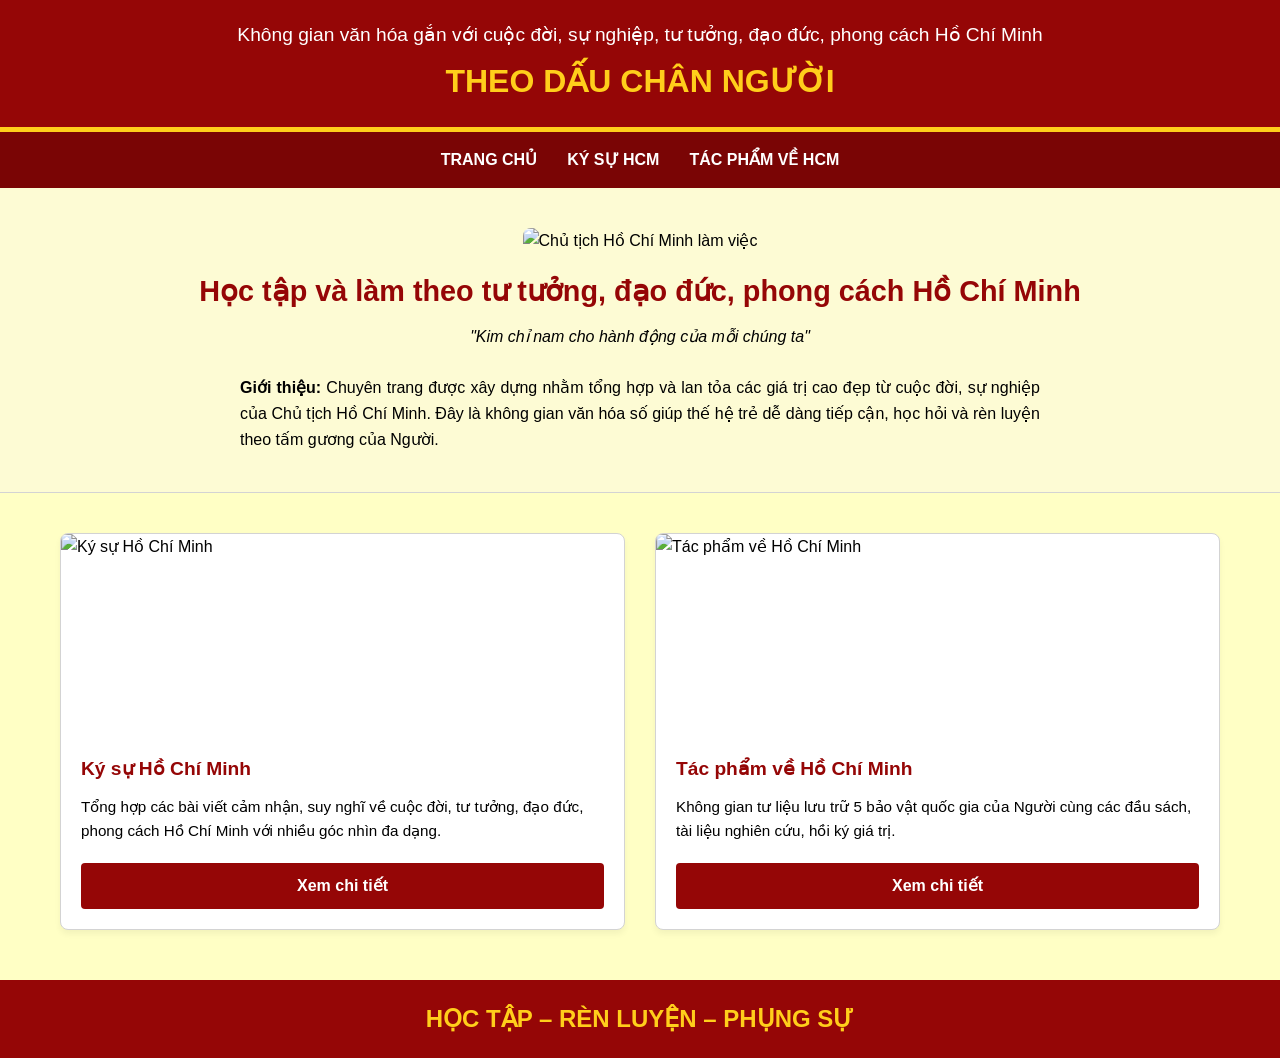
==== index.html @ 9ed71f57 "feat: add style and index" ====
<!DOCTYPE html>
<html lang="vi">
<head>
    <meta charset="UTF-8">
    <meta name="viewport" content="width=device-width, initial-scale=1.0">
    <title>Trang Chủ - Theo dấu chân Người</title>
    <link rel="stylesheet" href="style.css">
</head>
<body>

    <header>
        <h1>Không gian văn hóa gắn với cuộc đời, sự nghiệp, tư tưởng, đạo đức, phong cách Hồ Chí Minh</h1>
        <h2>Theo dấu chân Người</h2>
    </header>

    <nav>
        <a href="index.html">Trang chủ</a>
        <a href="ky_su.html">Ký sự HCM</a>
        <a href="tac_pham.html">Tác phẩm về HCM</a>
    </nav>

    <div class="banner">
        <img src="banner-home.jpg" alt="Chủ tịch Hồ Chí Minh làm việc" style="max-width: 600px;">
        <h3>Học tập và làm theo tư tưởng, đạo đức, phong cách Hồ Chí Minh</h3>
        <p><i>"Kim chỉ nam cho hành động của mỗi chúng ta"</i></p>
        <br>
        <div style="max-width: 800px; margin: 0 auto; text-align: justify;">
            <p><strong>Giới thiệu:</strong> Chuyên trang được xây dựng nhằm tổng hợp và lan tỏa các giá trị cao đẹp từ cuộc đời, sự nghiệp của Chủ tịch Hồ Chí Minh. Đây là không gian văn hóa số giúp thế hệ trẻ dễ dàng tiếp cận, học hỏi và rèn luyện theo tấm gương của Người.</p>
        </div>
    </div>

    <div class="container">
        <div class="grid-2">
            <div class="card">
                <img src="kysu-thumb.jpg" alt="Ký sự Hồ Chí Minh">
                <div class="card-content">
                    <h3 class="card-title">Ký sự Hồ Chí Minh</h3>
                    <p class="card-desc">Tổng hợp các bài viết cảm nhận, suy nghĩ về cuộc đời, tư tưởng, đạo đức, phong cách Hồ Chí Minh với nhiều góc nhìn đa dạng.</p>
                    <a href="ky_su.html" class="btn">Xem chi tiết</a>
                </div>
            </div>

            <div class="card">
                <img src="tacpham-thumb.jpg" alt="Tác phẩm về Hồ Chí Minh">
                <div class="card-content">
                    <h3 class="card-title">Tác phẩm về Hồ Chí Minh</h3>
                    <p class="card-desc">Không gian tư liệu lưu trữ 5 bảo vật quốc gia của Người cùng các đầu sách, tài liệu nghiên cứu, hồi ký giá trị.</p>
                    <a href="tac_pham.html" class="btn">Xem chi tiết</a>
                </div>
            </div>
        </div>
    </div>

    <footer>
        Học tập – Rèn luyện – Phụng sự
    </footer>

</body>
</html>
---- style.css ----
/* style.css */
:root {
    --main-red: #950606;
    --accent-yellow: #FFCE1B;
    --bg-main: #FFFFC5;
    --bg-alt: #FDFBD4;
    --divider: #D3D3D3;
    --text-main: #000000;
}

* {
    margin: 0;
    padding: 0;
    box-sizing: border-box;
    font-family: 'Segoe UI', Tahoma, Geneva, Verdana, sans-serif; /* Có thể thay bằng font Serif cho tiêu đề theo concept */
}

body {
    background-color: var(--bg-main);
    color: var(--text-main);
    line-height: 1.6;
}

/* Header & Menu */
header {
    background-color: var(--main-red);
    color: white;
    text-align: center;
    padding: 20px 10px;
    border-bottom: 5px solid var(--accent-yellow);
}

header h1 {
    font-size: 1.2rem;
    font-weight: normal;
    margin-bottom: 5px;
}

header h2 {
    font-size: 2rem;
    color: var(--accent-yellow);
    text-transform: uppercase;
}

nav {
    background-color: #7a0505;
    display: flex;
    justify-content: center;
    gap: 30px;
    padding: 15px;
}

nav a {
    color: white;
    text-decoration: none;
    font-weight: bold;
    text-transform: uppercase;
    transition: color 0.3s;
}

nav a:hover {
    color: var(--accent-yellow);
}

/* Banner & Intro */
.banner {
    background-color: var(--bg-alt);
    text-align: center;
    padding: 40px 20px;
    border-bottom: 1px solid var(--divider);
}

.banner img {
    max-width: 100%;
    height: auto;
    border-radius: 8px;
    margin-bottom: 15px;
}

.banner h3 {
    color: var(--main-red);
    font-size: 1.8rem;
    margin-bottom: 10px;
}

/* Container & Cards (Không gian trưng bày số) */
.container {
    max-width: 1200px;
    margin: 40px auto;
    padding: 0 20px;
}

.section-title {
    text-align: center;
    color: var(--main-red);
    margin-bottom: 30px;
    font-size: 2rem;
    text-transform: uppercase;
    border-bottom: 2px solid var(--accent-yellow);
    display: inline-block;
    padding-bottom: 10px;
}

.grid-2 {
    display: grid;
    grid-template-columns: repeat(auto-fit, minmax(300px, 1fr));
    gap: 30px;
}

.grid-3 {
    display: grid;
    grid-template-columns: repeat(auto-fit, minmax(250px, 1fr));
    gap: 20px;
}

.card {
    background: white;
    border: 1px solid var(--divider);
    border-radius: 8px;
    overflow: hidden;
    box-shadow: 0 4px 6px rgba(0,0,0,0.05);
    transition: transform 0.3s;
    display: flex;
    flex-direction: column;
}

.card:hover {
    transform: translateY(-5px);
    box-shadow: 0 6px 12px rgba(0,0,0,0.1);
}

.card img {
    width: 100%;
    height: 200px;
    object-fit: cover;
}

.card-content {
    padding: 20px;
    flex-grow: 1;
    display: flex;
    flex-direction: column;
}

.card-title {
    color: var(--main-red);
    font-size: 1.2rem;
    margin-bottom: 10px;
}

.card-desc {
    font-size: 0.95rem;
    margin-bottom: 20px;
    flex-grow: 1;
}

.btn {
    background-color: var(--main-red);
    color: white;
    text-decoration: none;
    padding: 10px 20px;
    border-radius: 4px;
    text-align: center;
    font-weight: bold;
    display: inline-block;
    transition: background 0.3s;
}

.btn:hover {
    background-color: var(--accent-yellow);
    color: var(--main-red);
}

/* Footer */
footer {
    background-color: var(--main-red);
    color: var(--accent-yellow);
    text-align: center;
    padding: 20px;
    font-size: 1.5rem;
    font-weight: bold;
    text-transform: uppercase;
    margin-top: 50px;
}

/* Typography bổ sung cho nội dung bài viết */
.article-body h4 {
    color: var(--main-red);
    margin: 25px 0 10px 0;
    font-size: 1.3rem;
}

/* Nút quay lại tinh tế */
.back-link:hover {
    text-decoration: underline;
    color: #ce0808;
}

/* Tối ưu hiển thị cho mobile */
@media (max-width: 600px) {
    header h2 { font-size: 1.5rem; }
    .article-content { padding: 20px; }
}
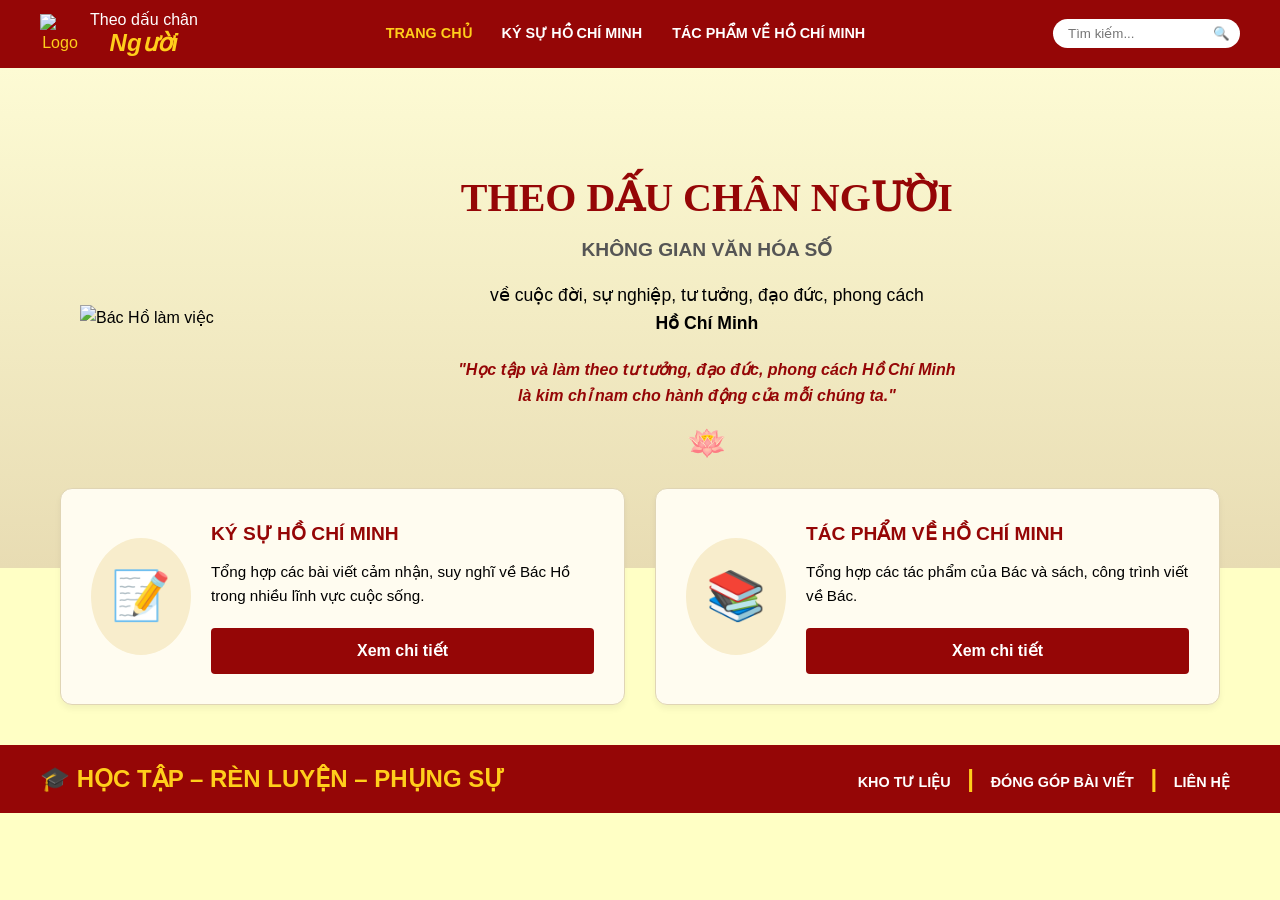
==== commit 1adf8c15: "feat: update style" ====
--- a/index.html
+++ b/index.html
@@ -8,52 +8,104 @@
 </head>
 <body>
 
-    <header>
-        <h1>Không gian văn hóa gắn với cuộc đời, sự nghiệp, tư tưởng, đạo đức, phong cách Hồ Chí Minh</h1>
-        <h2>Theo dấu chân Người</h2>
+    <header class="main-header">
+        <div class="logo">
+            <img src="logo-bac.png" alt="Logo">
+            <div class="logo-text">Theo dấu chân<br><span class="highlight">Người</span></div>
+        </div>
+        <nav class="main-nav">
+            <a href="index.html" class="active">TRANG CHỦ</a>
+            <a href="ky-su.html">KÝ SỰ HỒ CHÍ MINH</a>
+            <a href="tac-pham.html">TÁC PHẨM VỀ HỒ CHÍ MINH</a>
+        </nav>
+        <div class="search-box">
+            <input type="text" placeholder="Tìm kiếm...">
+            <button type="button">🔍</button>
+        </div>
     </header>
 
-    <nav>
-        <a href="index.html">Trang chủ</a>
-        <a href="ky_su.html">Ký sự HCM</a>
-        <a href="tac_pham.html">Tác phẩm về HCM</a>
-    </nav>
+    <section class="hero-slider">
+        
+        <div class="slide active" id="slide-1">
+            <div class="slide-content slide-layout-1">
+                <div class="slide-image-left">
+                    <img src="bac-lam-viec.png" alt="Bác Hồ làm việc">
+                </div>
+                <div class="slide-text-center">
+                    <h2 class="title-main">THEO DẤU CHÂN NGƯỜI</h2>
+                    <h3 class="title-sub">KHÔNG GIAN VĂN HÓA SỐ</h3>
+                    <p class="desc">về cuộc đời, sự nghiệp, tư tưởng, đạo đức, phong cách<br><strong>Hồ Chí Minh</strong></p>
+                    <p class="quote"><i>"Học tập và làm theo tư tưởng, đạo đức, phong cách Hồ Chí Minh<br>là kim chỉ nam cho hành động của mỗi chúng ta."</i></p>
+                    <div class="lotus-icon">🪷</div>
+                </div>
+            </div>
+        </div>
 
-    <div class="banner">
-        <img src="banner-home.jpg" alt="Chủ tịch Hồ Chí Minh làm việc" style="max-width: 600px;">
-        <h3>Học tập và làm theo tư tưởng, đạo đức, phong cách Hồ Chí Minh</h3>
-        <p><i>"Kim chỉ nam cho hành động của mỗi chúng ta"</i></p>
-        <br>
-        <div style="max-width: 800px; margin: 0 auto; text-align: justify;">
-            <p><strong>Giới thiệu:</strong> Chuyên trang được xây dựng nhằm tổng hợp và lan tỏa các giá trị cao đẹp từ cuộc đời, sự nghiệp của Chủ tịch Hồ Chí Minh. Đây là không gian văn hóa số giúp thế hệ trẻ dễ dàng tiếp cận, học hỏi và rèn luyện theo tấm gương của Người.</p>
+        <div class="slide" id="slide-2">
+            <div class="slide-content slide-layout-2">
+                <div class="slide-text-left">
+                    <h2 class="title-main text-left">GIỚI THIỆU</h2>
+                    <p class="desc text-justify">
+                        Website là không gian văn hóa số nhằm lưu giữ và lan tỏa những giá trị tư tưởng, đạo đức, phong cách Hồ Chí Minh. Đây là nơi để mỗi đoàn viên, sinh viên học tập, rèn luyện và noi theo tấm gương của Người trong cuộc sống và công việc hằng ngày.
+                    </p>
+                </div>
+                <div class="slide-image-right">
+                    <img src="bac-dung.png" alt="Bác Hồ đứng">
+                </div>
+            </div>
         </div>
-    </div>
 
-    <div class="container">
+    </section>
+
+    <div class="container overlap-cards">
         <div class="grid-2">
-            <div class="card">
-                <img src="kysu-thumb.jpg" alt="Ký sự Hồ Chí Minh">
+            <div class="card feature-card">
+                <div class="card-icon">📝</div>
                 <div class="card-content">
-                    <h3 class="card-title">Ký sự Hồ Chí Minh</h3>
-                    <p class="card-desc">Tổng hợp các bài viết cảm nhận, suy nghĩ về cuộc đời, tư tưởng, đạo đức, phong cách Hồ Chí Minh với nhiều góc nhìn đa dạng.</p>
-                    <a href="ky_su.html" class="btn">Xem chi tiết</a>
+                    <h3 class="card-title">KÝ SỰ HỒ CHÍ MINH</h3>
+                    <p class="card-desc">Tổng hợp các bài viết cảm nhận, suy nghĩ về Bác Hồ trong nhiều lĩnh vực cuộc sống.</p>
+                    <a href="ky-su.html" class="btn btn-dark-red">Xem chi tiết</a>
                 </div>
             </div>
 
-            <div class="card">
-                <img src="tacpham-thumb.jpg" alt="Tác phẩm về Hồ Chí Minh">
+            <div class="card feature-card">
+                <div class="card-icon">📚</div>
                 <div class="card-content">
-                    <h3 class="card-title">Tác phẩm về Hồ Chí Minh</h3>
-                    <p class="card-desc">Không gian tư liệu lưu trữ 5 bảo vật quốc gia của Người cùng các đầu sách, tài liệu nghiên cứu, hồi ký giá trị.</p>
-                    <a href="tac_pham.html" class="btn">Xem chi tiết</a>
+                    <h3 class="card-title">TÁC PHẨM VỀ HỒ CHÍ MINH</h3>
+                    <p class="card-desc">Tổng hợp các tác phẩm của Bác và sách, công trình viết về Bác.</p>
+                    <a href="tac-pham.html" class="btn btn-dark-red">Xem chi tiết</a>
                 </div>
             </div>
         </div>
     </div>
 
-    <footer>
-        Học tập – Rèn luyện – Phụng sự
+    <footer class="main-footer">
+        <div class="footer-left">
+            <span>🎓 HỌC TẬP – RÈN LUYỆN – PHỤNG SỰ</span>
+        </div>
+        <div class="footer-right">
+            <a href="#">Kho tư liệu</a> | 
+            <a href="#">Đóng góp bài viết</a> | 
+            <a href="#">Liên hệ</a>
+        </div>
     </footer>
 
+    <script>
+        document.addEventListener("DOMContentLoaded", function() {
+            const slides = document.querySelectorAll('.slide');
+            let currentSlide = 0;
+
+            setInterval(() => {
+                // Tắt slide hiện tại
+                slides[currentSlide].classList.remove('active');
+                
+                // Chuyển sang slide tiếp theo (Nếu đến cuối thì quay lại 0)
+                currentSlide = (currentSlide + 1) % slides.length;
+                
+                // Bật slide mới
+                slides[currentSlide].classList.add('active');
+            }, 5000); // 5000 milliseconds = 5 giây
+        });
+    </script>
 </body>
 </html>
--- a/style.css
+++ b/style.css
@@ -200,4 +200,136 @@
 @media (max-width: 600px) {
     header h2 { font-size: 1.5rem; }
     .article-content { padding: 20px; }
-}+}
+
+/* =========================================
+   CẬP NHẬT CSS CHO TRANG CHỦ THEO ẢNH MỚI 
+========================================= */
+
+/* Header Mới */
+.main-header {
+    background-color: var(--main-red);
+    display: flex;
+    justify-content: space-between;
+    align-items: center;
+    padding: 10px 40px;
+    border-bottom: none;
+}
+
+.logo {
+    display: flex;
+    align-items: center;
+    gap: 10px;
+    color: var(--accent-yellow);
+    font-family: serif;
+}
+
+.logo img { width: 40px; height: 40px; }
+.logo-text { font-size: 1rem; line-height: 1.2; color: #fff;}
+.logo-text .highlight { font-size: 1.5rem; color: var(--accent-yellow); font-weight: bold; font-style: italic;}
+
+.main-nav { background: transparent; padding: 0; }
+.main-nav a { font-size: 0.9rem; font-weight: bold; }
+.main-nav a.active { color: var(--accent-yellow); }
+
+.search-box { display: flex; background: white; border-radius: 20px; overflow: hidden; padding: 2px 10px; }
+.search-box input { border: none; outline: none; padding: 5px; width: 150px; }
+.search-box button { background: none; border: none; cursor: pointer; }
+
+/* Hero Slider (Khu vực chuyển cảnh) */
+.hero-slider {
+    position: relative;
+    width: 100%;
+    height: 500px; /* Độ cao khung banner */
+    background: linear-gradient(to bottom, #fdfbd4 0%, #e8dcb3 100%); /* Màu nền dạng giấy cũ */
+    overflow: hidden;
+}
+
+.slide {
+    position: absolute;
+    top: 0; left: 0; width: 100%; height: 100%;
+    opacity: 0;
+    transition: opacity 1s ease-in-out; /* Hiệu ứng mờ dần trong 1 giây */
+    z-index: 0;
+    display: flex;
+    align-items: center;
+    justify-content: center;
+}
+
+.slide.active {
+    opacity: 1;
+    z-index: 1;
+}
+
+.slide-content {
+    max-width: 1200px;
+    width: 100%;
+    padding: 0 40px;
+    display: flex;
+    align-items: center;
+}
+
+/* Layout Slide 1 */
+.slide-layout-1 { justify-content: space-between; }
+.slide-image-left img { height: 450px; object-fit: contain; }
+.slide-text-center { text-align: center; flex-grow: 1; }
+
+/* Layout Slide 2 */
+.slide-layout-2 { justify-content: space-between; padding-top: 40px;}
+.slide-text-left { width: 50%; }
+.slide-image-right img { height: 450px; object-fit: contain; }
+
+/* Typography cho Slide */
+.title-main { color: var(--main-red); font-size: 2.5rem; text-transform: uppercase; margin-bottom: 5px; font-family: serif;}
+.title-sub { font-size: 1.2rem; color: #555; margin-bottom: 15px; }
+.desc { font-size: 1.1rem; margin-bottom: 20px; }
+.text-left { text-align: left; }
+.text-justify { text-align: justify; line-height: 1.8;}
+.quote { color: var(--main-red); font-style: italic; font-weight: bold; }
+.lotus-icon { font-size: 2rem; color: var(--main-red); margin-top: 10px; }
+
+/* Khối Cards nổi đè lên Banner */
+.overlap-cards {
+    margin-top: -80px; /* Đẩy khối này lên trên đè vào banner */
+    position: relative;
+    z-index: 10;
+}
+
+.feature-card {
+    flex-direction: row; /* Xếp icon và chữ ngang nhau */
+    align-items: center;
+    padding: 30px;
+    background: #fffcf0; /* Nền vàng kem nhạt */
+    border: 1px solid #e0d5b5;
+    border-radius: 12px;
+}
+
+.card-icon {
+    font-size: 3rem;
+    padding: 20px;
+    background: #f8edcc;
+    border-radius: 50%;
+    color: var(--main-red);
+    margin-right: 20px;
+}
+
+.feature-card .card-content { text-align: left; padding: 0; }
+.btn-dark-red { background-color: var(--main-red); }
+
+/* Footer Mới */
+.main-footer {
+    background-color: var(--main-red);
+    color: var(--accent-yellow);
+    display: flex;
+    justify-content: space-between;
+    align-items: center;
+    padding: 15px 40px;
+    margin-top: 40px;
+}
+.footer-right a {
+    color: white;
+    text-decoration: none;
+    font-size: 0.9rem;
+    margin: 0 10px;
+}
+.footer-right a:hover { color: var(--accent-yellow); }
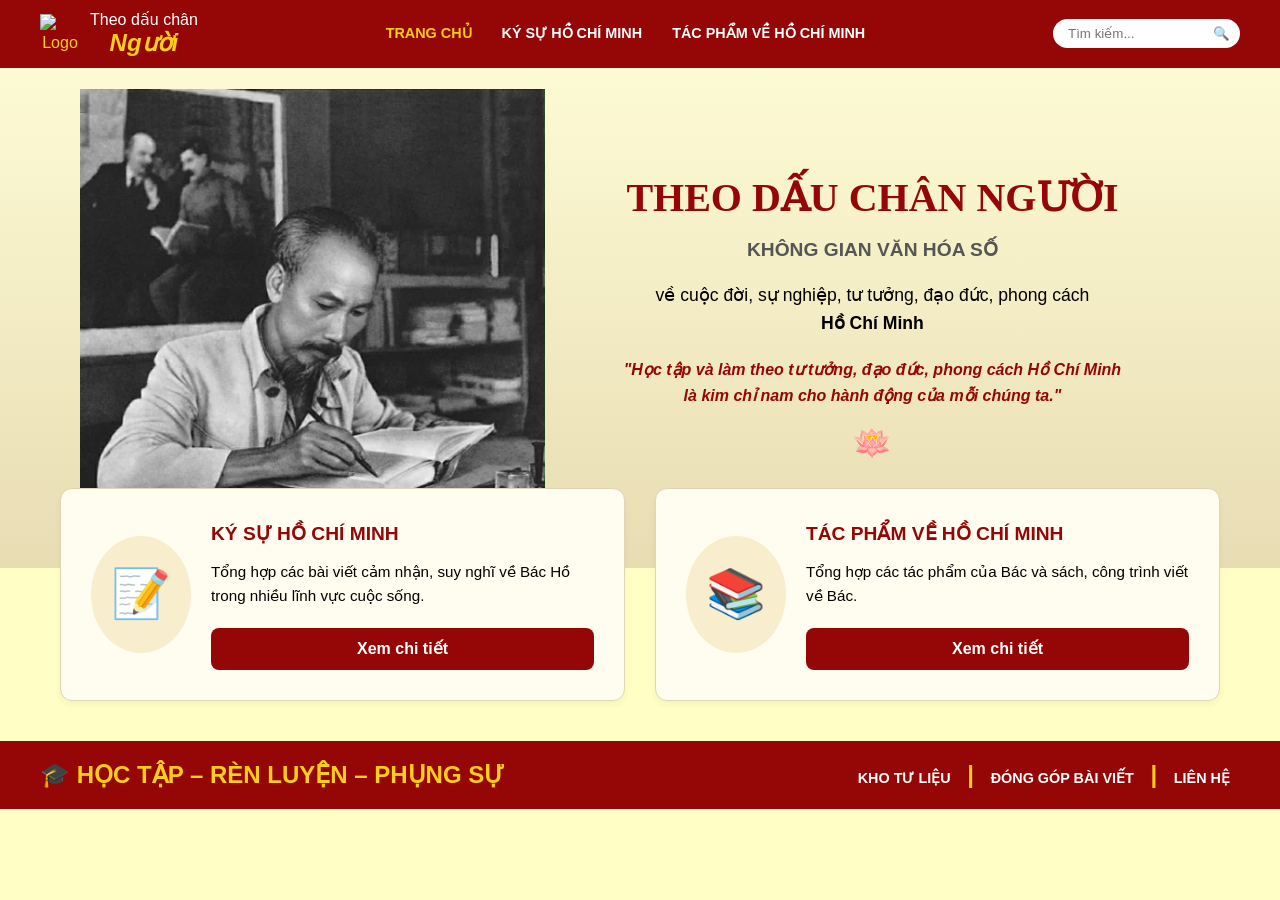
==== commit 9f6cc297: "update" ====
--- a/index.html
+++ b/index.html
@@ -15,8 +15,8 @@
         </div>
         <nav class="main-nav">
             <a href="index.html" class="active">TRANG CHỦ</a>
-            <a href="ky-su.html">KÝ SỰ HỒ CHÍ MINH</a>
-            <a href="tac-pham.html">TÁC PHẨM VỀ HỒ CHÍ MINH</a>
+            <a href="ky_su.html">KÝ SỰ HỒ CHÍ MINH</a>
+            <a href="tac_pham.html">TÁC PHẨM VỀ HỒ CHÍ MINH</a>
         </nav>
         <div class="search-box">
             <input type="text" placeholder="Tìm kiếm...">
@@ -29,7 +29,7 @@
         <div class="slide active" id="slide-1">
             <div class="slide-content slide-layout-1">
                 <div class="slide-image-left">
-                    <img src="bac-lam-viec.png" alt="Bác Hồ làm việc">
+                    <img src="img/bac_lam_viec.jfif" alt="Bác Hồ làm việc">
                 </div>
                 <div class="slide-text-center">
                     <h2 class="title-main">THEO DẤU CHÂN NGƯỜI</h2>
@@ -50,7 +50,7 @@
                     </p>
                 </div>
                 <div class="slide-image-right">
-                    <img src="bac-dung.png" alt="Bác Hồ đứng">
+                    <img src="img/nha_san.jfif" alt="Nhà sàn Bác Hồ">
                 </div>
             </div>
         </div>
@@ -64,7 +64,7 @@
                 <div class="card-content">
                     <h3 class="card-title">KÝ SỰ HỒ CHÍ MINH</h3>
                     <p class="card-desc">Tổng hợp các bài viết cảm nhận, suy nghĩ về Bác Hồ trong nhiều lĩnh vực cuộc sống.</p>
-                    <a href="ky-su.html" class="btn btn-dark-red">Xem chi tiết</a>
+                    <a href="ky_su.html" class="btn btn-dark-red">Xem chi tiết</a>
                 </div>
             </div>
 
@@ -73,7 +73,7 @@
                 <div class="card-content">
                     <h3 class="card-title">TÁC PHẨM VỀ HỒ CHÍ MINH</h3>
                     <p class="card-desc">Tổng hợp các tác phẩm của Bác và sách, công trình viết về Bác.</p>
-                    <a href="tac-pham.html" class="btn btn-dark-red">Xem chi tiết</a>
+                    <a href="tac_pham.html" class="btn btn-dark-red">Xem chi tiết</a>
                 </div>
             </div>
         </div>
--- a/style.css
+++ b/style.css
@@ -332,4 +332,141 @@
     font-size: 0.9rem;
     margin: 0 10px;
 }
-.footer-right a:hover { color: var(--accent-yellow); }+.footer-right a:hover { color: var(--accent-yellow); }
+
+/* =========================================
+   CẬP NHẬT CSS CHO TRANG KÝ SỰ
+========================================= */
+
+/* Khu vực tiêu đề trang */
+.page-title-section {
+    text-align: center;
+    padding: 40px 20px 20px;
+}
+
+.page-title-section h2 {
+    color: var(--main-red);
+    font-size: 2.2rem;
+    text-transform: uppercase;
+    margin-bottom: 15px;
+    font-family: serif;
+}
+
+.page-title-section p {
+    font-size: 1.1rem;
+    color: #444;
+    line-height: 1.6;
+}
+
+/* Thanh bộ lọc (Tabs) */
+.filter-tabs {
+    display: flex;
+    justify-content: center;
+    flex-wrap: wrap;
+    gap: 15px;
+    margin: 20px auto 40px;
+    max-width: 900px;
+}
+
+.tab-btn {
+    background-color: #fcf4db; /* Màu nền be nhạt */
+    color: #333;
+    border: 1px solid #e5d8b0;
+    padding: 10px 25px;
+    border-radius: 8px;
+    font-size: 1.05rem;
+    font-weight: bold;
+    cursor: pointer;
+    transition: all 0.3s ease;
+}
+
+.tab-btn.active, .tab-btn:hover {
+    background-color: var(--main-red);
+    color: white;
+    border-color: var(--main-red);
+}
+
+/* Danh sách bài viết dạng khối ngang */
+.article-list {
+    max-width: 900px; /* Giới hạn độ rộng để danh sách nằm giữa màn hình */
+    margin: 0 auto 50px auto;
+    display: flex;
+    flex-direction: column;
+    gap: 25px;
+}
+
+.horizontal-card {
+    background: #fffdf5;
+    border: 1px solid #e5d8b0;
+    border-radius: 12px;
+    display: flex;
+    padding: 20px;
+    gap: 30px;
+    transition: transform 0.3s ease, box-shadow 0.3s ease;
+}
+
+.horizontal-card:hover {
+    transform: translateY(-3px);
+    box-shadow: 0 6px 15px rgba(0, 0, 0, 0.08);
+}
+
+.horizontal-card img {
+    width: 280px;
+    height: 170px;
+    object-fit: cover;
+    border-radius: 8px;
+    flex-shrink: 0; /* Đảm bảo ảnh không bị bóp méo khi màn hình nhỏ */
+}
+
+.card-body {
+    flex-grow: 1;
+    display: flex;
+    flex-direction: column;
+    justify-content: space-between;
+}
+
+.card-body h3 {
+    color: #000;
+    font-size: 1.4rem;
+    margin-bottom: 12px;
+}
+
+.card-body p {
+    color: #444;
+    font-size: 1.05rem;
+    line-height: 1.5;
+}
+
+.card-footer {
+    display: flex;
+    justify-content: space-between;
+    align-items: flex-end;
+}
+
+.card-date {
+    color: #777;
+    font-size: 0.95rem;
+}
+
+.btn-dark-red {
+    background-color: var(--main-red);
+    border-radius: 8px;
+    padding: 8px 25px;
+}
+
+/* Tối ưu cho giao diện Mobile/Tablet */
+@media (max-width: 768px) {
+    .horizontal-card {
+        flex-direction: column;
+        gap: 15px;
+    }
+    
+    .horizontal-card img {
+        width: 100%;
+        height: auto;
+    }
+}
+/* Class dùng để ẩn bài viết khi lọc */
+.horizontal-card.hide-article {
+    display: none !important;
+}
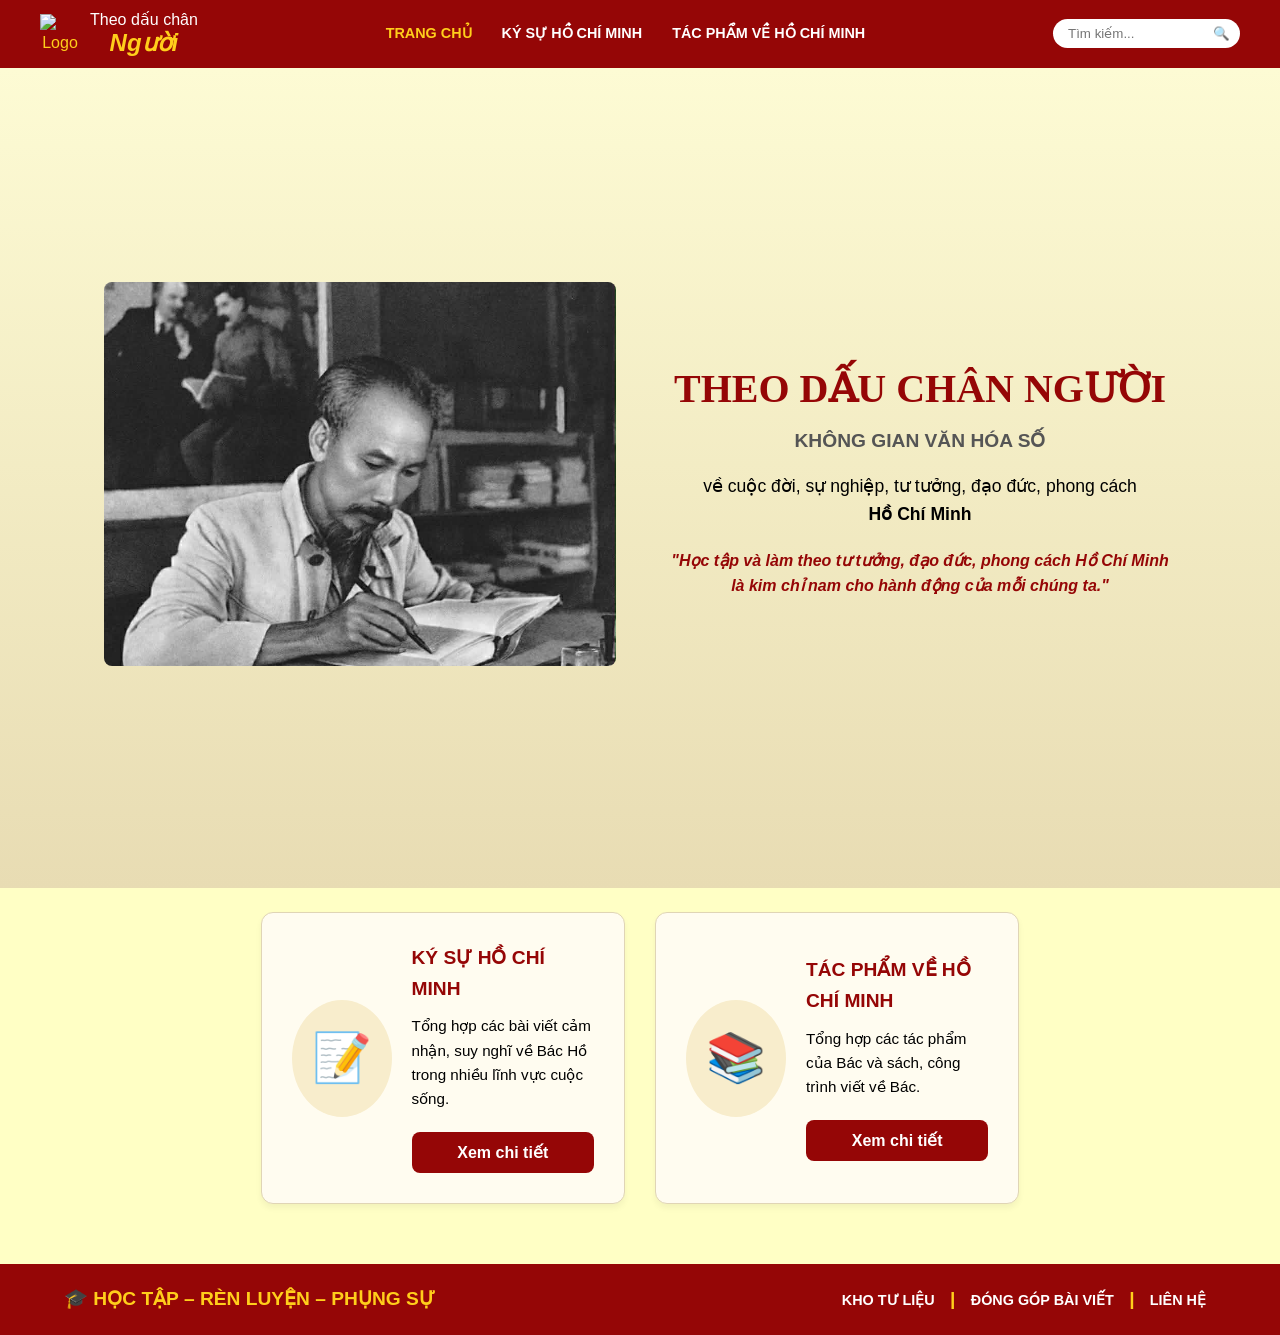
==== commit b7bf23e3: "update" ====
--- a/index.html
+++ b/index.html
@@ -36,7 +36,7 @@
                     <h3 class="title-sub">KHÔNG GIAN VĂN HÓA SỐ</h3>
                     <p class="desc">về cuộc đời, sự nghiệp, tư tưởng, đạo đức, phong cách<br><strong>Hồ Chí Minh</strong></p>
                     <p class="quote"><i>"Học tập và làm theo tư tưởng, đạo đức, phong cách Hồ Chí Minh<br>là kim chỉ nam cho hành động của mỗi chúng ta."</i></p>
-                    <div class="lotus-icon">🪷</div>
+                    <!-- <div class="lotus-icon">🪷</div> -->
                 </div>
             </div>
         </div>
@@ -85,8 +85,8 @@
         </div>
         <div class="footer-right">
             <a href="#">Kho tư liệu</a> | 
-            <a href="#">Đóng góp bài viết</a> | 
-            <a href="#">Liên hệ</a>
+            <a href="https://www.facebook.com/DoanHoiNBH.hcmussh">Đóng góp bài viết</a> | 
+            <a href="mailto:dtn.nhatbanhoc@hcmussh.edu.vn">Liên hệ</a>
         </div>
     </footer>
 
--- a/style.css
+++ b/style.css
@@ -238,11 +238,39 @@
 
 /* Hero Slider (Khu vực chuyển cảnh) */
 .hero-slider {
-    position: relative;
-    width: 100%;
-    height: 500px; /* Độ cao khung banner */
-    background: linear-gradient(to bottom, #fdfbd4 0%, #e8dcb3 100%); /* Màu nền dạng giấy cũ */
+    position: relative; 
+    width: 100%; 
+    min-height: 550px; /* Đổi height thành min-height để linh hoạt hơn */
+    padding-bottom: 80px; /* Tạo không gian phía dưới cho card đè lên không bị vướng chữ */
+    background: linear-gradient(to bottom, #fdfbd4 0%, #e8dcb3 100%); 
     overflow: hidden;
+    display: flex; /* Căn giữa toàn bộ slider theo chiều dọc */
+    align-items: center;
+}
+
+.slide-content { 
+    max-width: 1200px; 
+    width: 100%; 
+    padding: 0 5%; 
+    display: flex; 
+    align-items: center;
+    margin: 0 auto; /* Đảm bảo luôn canh giữa màn hình */
+}
+
+/* Sửa lại layout 1 để ảnh và chữ sát nhau hơn */
+.slide-layout-1 { 
+    justify-content: center; /* Gôm ảnh và chữ vào giữa */
+    gap: 60px; /* Giữ khoảng cách cố định 60px giữa ảnh và chữ */
+}
+
+.slide-image-left img, .slide-image-right img { 
+    height: 380px; /* Chỉnh chiều cao ảnh vừa phải để cân bằng với text */
+    object-fit: contain; 
+}
+
+.slide-text-center { 
+    text-align: center; 
+    max-width: 600px; /* Khống chế độ rộng tối đa của chữ để không bị bè ngang */
 }
 
 .slide {
@@ -259,14 +287,6 @@
 .slide.active {
     opacity: 1;
     z-index: 1;
-}
-
-.slide-content {
-    max-width: 1200px;
-    width: 100%;
-    padding: 0 40px;
-    display: flex;
-    align-items: center;
 }
 
 /* Layout Slide 1 */
@@ -469,4 +489,214 @@
 /* Class dùng để ẩn bài viết khi lọc */
 .horizontal-card.hide-article {
     display: none !important;
+}
+
+body {
+    background-color: var(--bg-main);
+    color: var(--text-main);
+    line-height: 1.6;
+    overflow-x: hidden;
+    /* Thêm 3 dòng dưới đây để ép Footer xuống đáy */
+    display: flex;
+    flex-direction: column;
+    min-height: 100vh; 
+}
+
+/* Tìm class .main-footer và thêm margin-top: auto */
+.main-footer {
+    background: var(--main-red); 
+    color: var(--accent-yellow); 
+    padding: 20px 5%;
+    display: flex; 
+    justify-content: space-between; 
+    align-items: center; 
+    flex-wrap: wrap; 
+    gap: 10px; 
+    font-weight: bold;
+    margin-top: auto; /* Lực đẩy tự động ép footer xuống sát đáy */
+}
+
+.overlap-cards { 
+    margin-top: 24px; /* Giữ khoảng cách an toàn, không đè lên slider */
+    position: relative; 
+    z-index: 10; 
+    margin-bottom: 60px; /* Giữ khoảng cách đẹp với Footer ở dưới */
+}
+
+/* Thêm khoảng trống ở đáy trang để nội dung không bị footer đè lên */
+body {
+    padding-bottom: 0; 
+}
+
+/* Footer chạy theo luồng tài liệu để tránh che nội dung */
+footer {
+    position: static;
+    bottom: auto;
+    left: auto;
+    width: 100%;
+    z-index: auto;
+    
+    /* Các thuộc tính cũ giữ nguyên */
+    background-color: var(--main-red);
+    color: var(--accent-yellow);
+    text-align: center;
+    padding: 15px 20px; /* Thu nhỏ padding lại một chút để không chiếm quá nhiều diện tích màn hình */
+    font-size: 1.2rem;
+    font-weight: bold;
+    text-transform: uppercase;
+    margin-top: 0;
+}
+
+/* ==============================
+   SỬA CHỒNG LẤP & RESPONSIVE
+============================== */
+
+.hero-slider {
+    min-height: clamp(640px, 70vw, 820px);
+    padding-bottom: 24px;
+}
+
+.slide-layout-1,
+.slide-layout-2 {
+    gap: 48px;
+}
+
+.slide-image-left,
+.slide-image-right {
+    flex: 1;
+    max-width: 520px;
+}
+
+.slide-image-left img,
+.slide-image-right img {
+    width: 100%;
+    height: auto;
+    object-fit: cover;
+    aspect-ratio: 4 / 3;
+    border-radius: 8px;
+}
+
+.slide-text-center,
+.slide-text-left {
+    flex: 1;
+    max-width: 560px;
+}
+
+.slide-text-left {
+    width: auto;
+}
+
+@media (max-width: 1024px) {
+    .main-header {
+        padding: 10px 20px;
+        flex-wrap: wrap;
+        row-gap: 10px;
+    }
+
+    .main-nav {
+        order: 3;
+        width: 100%;
+        justify-content: center;
+        flex-wrap: wrap;
+        gap: 14px;
+    }
+
+    .search-box {
+        margin-left: auto;
+    }
+
+    .slide-layout-1,
+    .slide-layout-2 {
+        gap: 28px;
+    }
+
+    .title-main {
+        font-size: 2rem;
+    }
+}
+
+@media (max-width: 768px) {
+    .hero-slider {
+        min-height: auto;
+        padding: 20px 0;
+        overflow: visible;
+    }
+
+    .slide {
+        position: relative;
+        top: auto;
+        left: auto;
+        height: auto;
+        opacity: 1;
+        transition: none;
+        display: none;
+    }
+
+    .slide.active {
+        display: flex;
+    }
+
+    .slide-content {
+        padding: 0 20px;
+    }
+
+    .slide-layout-1,
+    .slide-layout-2 {
+        flex-direction: column;
+        align-items: center;
+        justify-content: flex-start;
+        gap: 18px;
+        padding-top: 0;
+    }
+
+    .slide-text-center,
+    .slide-text-left {
+        width: 100%;
+        max-width: 100%;
+    }
+
+    .text-left,
+    .text-justify {
+        text-align: left;
+    }
+
+    .title-main {
+        font-size: 1.7rem;
+    }
+
+    .title-sub {
+        font-size: 1rem;
+    }
+
+    .desc,
+    .quote {
+        font-size: 1rem;
+    }
+
+    .overlap-cards {
+        margin-top: 20px;
+        margin-bottom: 30px;
+    }
+
+    .grid-2 {
+        grid-template-columns: 1fr;
+        gap: 16px;
+    }
+
+    .feature-card {
+        flex-direction: column;
+        align-items: flex-start;
+        padding: 20px;
+    }
+
+    .card-icon {
+        margin-right: 0;
+        margin-bottom: 12px;
+    }
+
+    .main-footer {
+        justify-content: center;
+        text-align: center;
+        gap: 8px;
+    }
 }
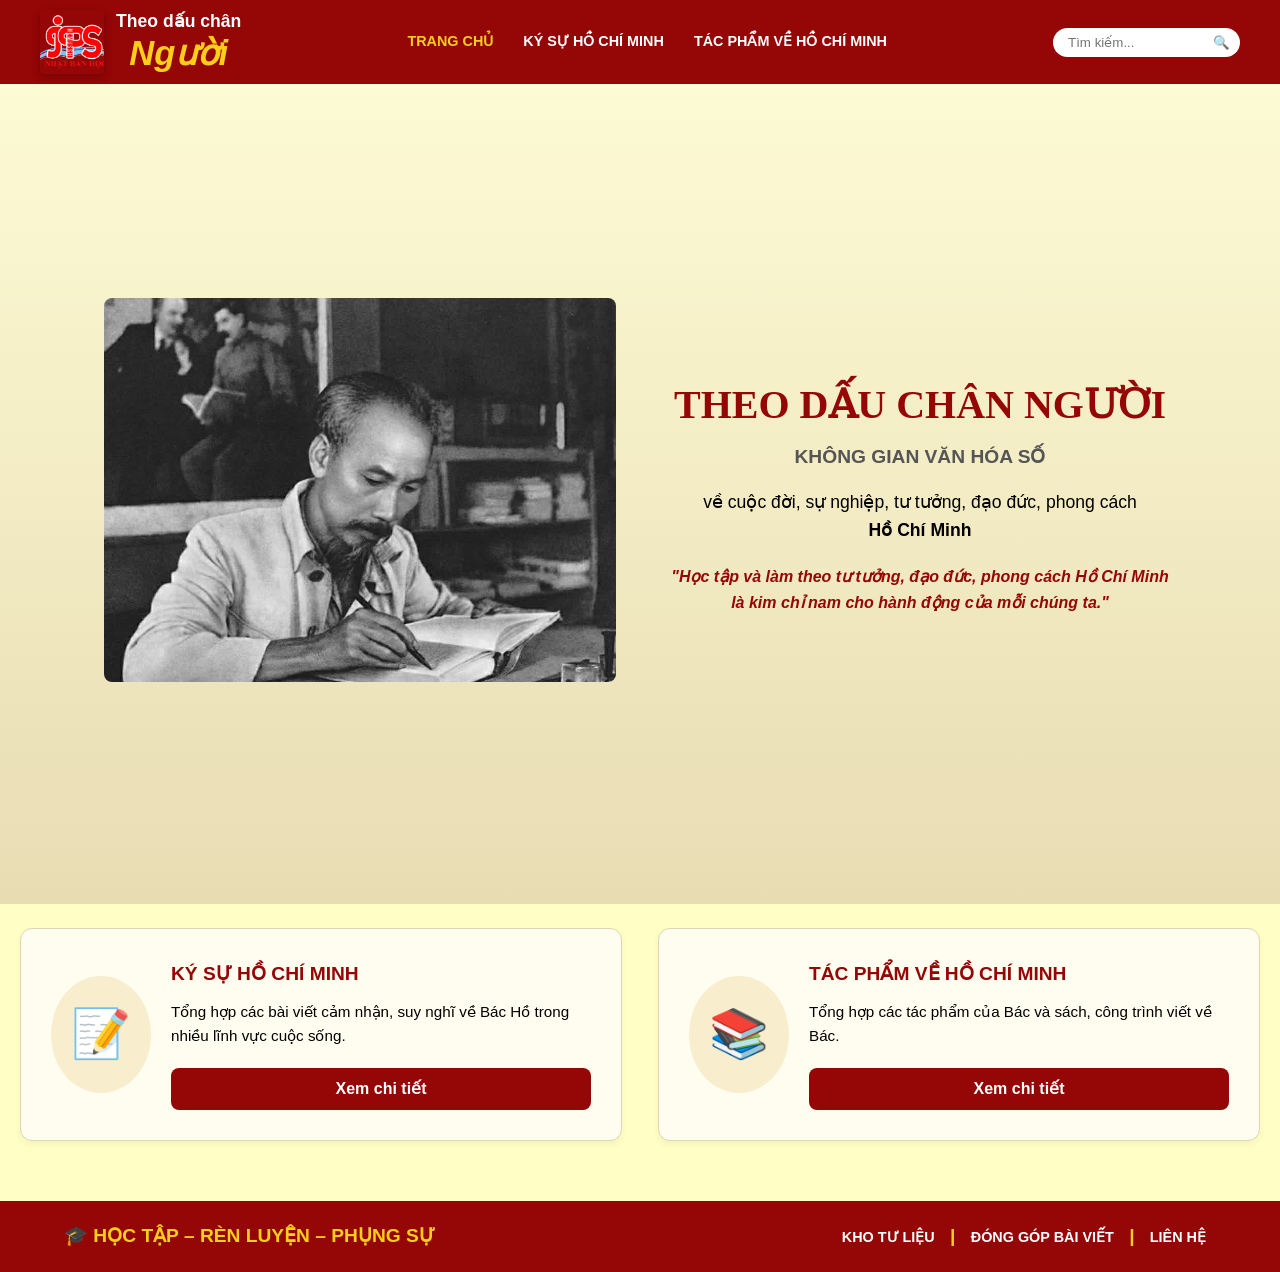
==== commit c99a3764: "feat: add logo Co-authored-by: Copilot <copilot@github.com>" ====
--- a/index.html
+++ b/index.html
@@ -10,7 +10,7 @@
 
     <header class="main-header">
         <div class="logo">
-            <img src="logo-bac.png" alt="Logo">
+            <img src="img/logo.png" alt="Logo">
             <div class="logo-text">Theo dấu chân<br><span class="highlight">Người</span></div>
         </div>
         <nav class="main-nav">
--- a/style.css
+++ b/style.css
@@ -219,14 +219,34 @@
 .logo {
     display: flex;
     align-items: center;
-    gap: 10px;
+    gap: 12px;
     color: var(--accent-yellow);
     font-family: serif;
 }
 
-.logo img { width: 40px; height: 40px; }
-.logo-text { font-size: 1rem; line-height: 1.2; color: #fff;}
-.logo-text .highlight { font-size: 1.5rem; color: var(--accent-yellow); font-weight: bold; font-style: italic;}
+.logo img {
+    width: clamp(56px, 5vw, 72px);
+    height: clamp(56px, 5vw, 72px);
+    object-fit: cover;
+    border-radius: 4px;
+    box-shadow: 0 3px 10px rgba(0, 0, 0, 0.22);
+}
+
+.logo-text {
+    font-size: clamp(1.1rem, 1.35vw, 1.35rem);
+    line-height: 1.1;
+    color: #fff;
+    font-weight: 600;
+}
+
+.logo-text .highlight {
+    display: inline-block;
+    margin-top: 2px;
+    font-size: clamp(1.8rem, 2.7vw, 2.25rem);
+    color: var(--accent-yellow);
+    font-weight: 800;
+    font-style: italic;
+}
 
 .main-nav { background: transparent; padding: 0; }
 .main-nav a { font-size: 0.9rem; font-weight: bold; }
@@ -586,11 +606,25 @@
     width: auto;
 }
 
+/* Mở rộng riêng cụm 2 thẻ ở trang chủ */
+.overlap-cards.container {
+    max-width: 1380px;
+}
+
+.overlap-cards .grid-2 {
+    grid-template-columns: repeat(2, minmax(0, 1fr));
+    gap: 36px;
+}
+
 @media (max-width: 1024px) {
     .main-header {
         padding: 10px 20px;
         flex-wrap: wrap;
         row-gap: 10px;
+    }
+
+    .overlap-cards.container {
+        max-width: 1200px;
     }
 
     .main-nav {
@@ -601,6 +635,19 @@
         gap: 14px;
     }
 
+    .logo img {
+        width: 58px;
+        height: 58px;
+    }
+
+    .logo-text {
+        font-size: 1.05rem;
+    }
+
+    .logo-text .highlight {
+        font-size: 1.9rem;
+    }
+
     .search-box {
         margin-left: auto;
     }
@@ -616,6 +663,23 @@
 }
 
 @media (max-width: 768px) {
+    .logo {
+        gap: 10px;
+    }
+
+    .logo img {
+        width: 50px;
+        height: 50px;
+    }
+
+    .logo-text {
+        font-size: 0.98rem;
+    }
+
+    .logo-text .highlight {
+        font-size: 1.6rem;
+    }
+
     .hero-slider {
         min-height: auto;
         padding: 20px 0;
